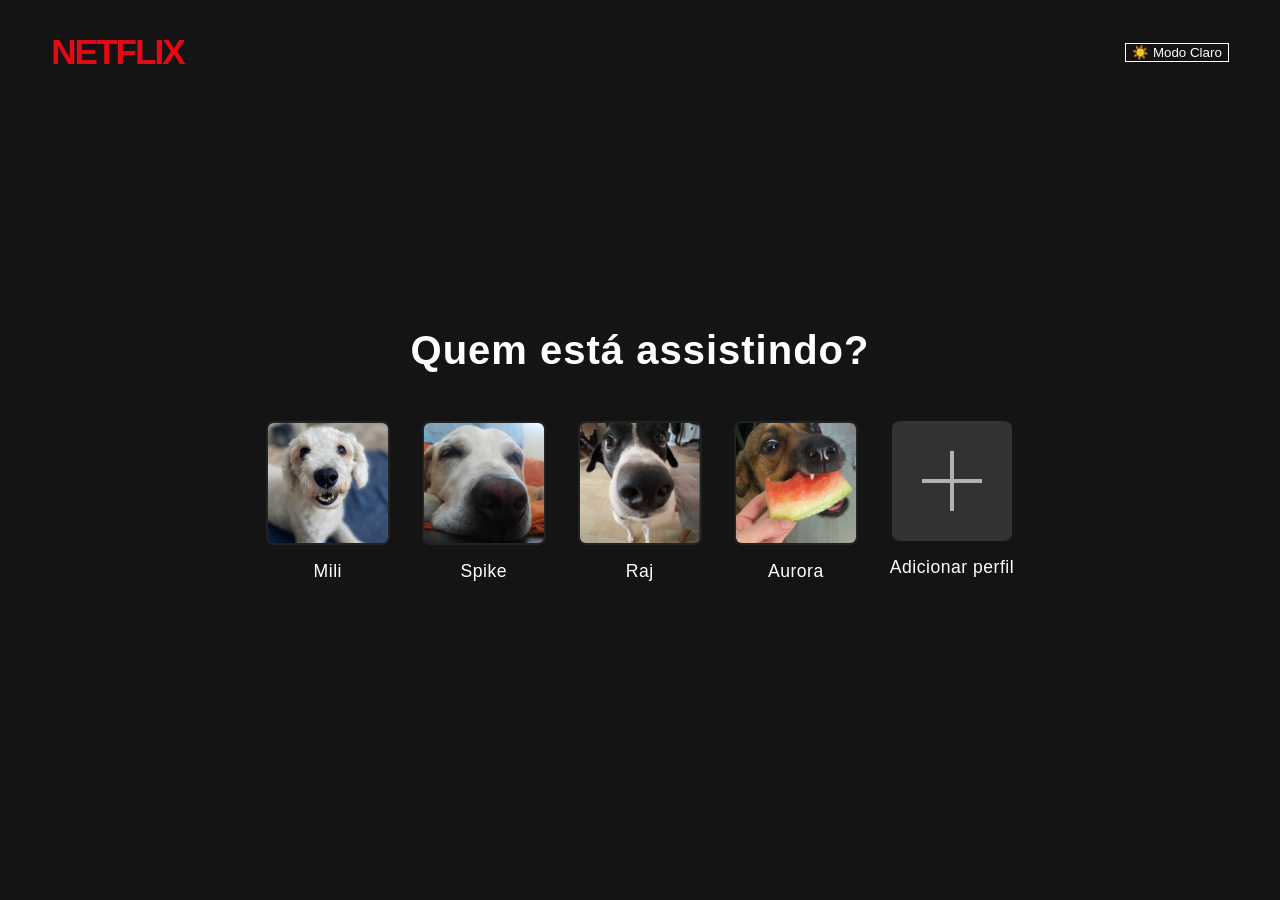
==== index.html @ 2f1368e7 "Add files via upload" ====
<!DOCTYPE html>
<html lang="pt-br">
<head>
    <meta charset="UTF-8">
    <meta name="viewport" content="width=device-width, initial-scale=1.0">
    <title>Netflix</title>
    <link rel="stylesheet" href="style.css">
</head>
<body>
    <header>
        <div class="logo">NETFLIX</div>
        <button id="theme-toggle" class="theme-btn">☀️ Modo Claro</button>
    </header>
    <main>
        <h1>Quem está assistindo?</h1>
        
        <ul class="profiles">
            
            <li class="profile">
                <a href="catalogo/catalogo.html">
                    <img src="assets/pulgo.jpeg" alt="Foto de perfil da Poodle branca Mili">
                    <p>Mili</p>
                </a>
            </li>
            
            <li class="profile">
                <a href="catalogo/catalogo.html">
                    <img src="assets/paike.jpeg" alt="Foto de perfil do cachorro bege Spike">
                    <p>Spike</p>
                </a>
            </li>
            
            <li class="profile">
                <a href="catalogo/catalogo.html">
                    <img src="assets/raj.jpeg" alt="Foto de perfil do cachorro preto e branco Raj">
                    <p>Raj</p>
                </a>
            </li>
            
            <li class="profile">
                <a href="catalogo/catalogo.html">
                    <img src="assets/WhatsApp Image 2026-03-26 at 14.11.20.jpeg" alt="Foto de perfil da cadela Aurora comendo melancia">
                    <p>Aurora</p>
                </a>
            </li>   
            
            <li class="profile add-profile">
                <a href="#">
                    <div class="add-icon"></div>
                    <p>Adicionar perfil</p>
                </a>
            </li>

        </ul>
    </main>
    <script src="script.js"></script>
</body>
</html>
---- style.css ----
��/ *   - - -   E S T I L O S   D O   L O G O T I P O   V E R M E L H O   - - -   * / 
 
 h e a d e r   { 
         p o s i t i o n :   a b s o l u t e ;   / *   T i r a   o   h e a d e r   d o   f l u x o   n o r m a l   d a   p � g i n a   * / 
         t o p :   2 r e m ;                     / *   D i s t � n c i a   d o   t o p o   * / 
         l e f t :   0 ; 
         w i d t h :   1 0 0 % ;                 / *   F a z   o   h e a d e r   o c u p a r   a   t e l a   t o d a   d e   p o n t a   a   p o n t a   * / 
         p a d d i n g :   0   4 % ;             / *   D �   u m   r e s p i r o   n a s   l a t e r a i s   p a r a   n � o   c o l a r   n a   b o r d a   d a   t e l a   * / 
         b o x - s i z i n g :   b o r d e r - b o x ;   / *   G a r a n t e   q u e   o   p a d d i n g   n � o   q u e b r e   a   l a r g u r a   d e   1 0 0 %   * / 
         
         / *   A   M � G I C A   A C O N T E C E   A Q U I   E M B A I X O :   * / 
         d i s p l a y :   f l e x ;   
         j u s t i f y - c o n t e n t :   s p a c e - b e t w e e n ;   / *   J o g a   o   L o g o   p r a   e s q u e r d a   e   o   B o t � o   p r a   d i r e i t a   * / 
         a l i g n - i t e m s :   c e n t e r ;   / *   A l i n h a   o s   d o i s   p e r f e i t a m e n t e   n o   c e n t r o   v e r t i c a l   * / 
         z - i n d e x :   1 0 ; 
 } 
 / *   - - -   E S T I L O S   D O   B O T � O   D E   T E M A   ( M O D O   E S C U R O   -   P A D R � O )   - - -   * / 
 h e a d e r   { 
         / *   . . .   ( p o s i c i o n a m e n t o   d o   h e a d e r )   * / 
 } 
 
 . t h e m e - b t n   { 
         b a c k g r o u n d :   t r a n s p a r e n t ; 
         c o l o r :   # f f f ;   / *   T e x t o   b r a n c o   n o   m o d o   e s c u r o   * / 
         b o r d e r :   1 p x   s o l i d   # f f f ; 
         / *   . . .   ( r e s t o   d o   v i s u a l   d o   b o t � o )   * / 
 } 
 
 . t h e m e - b t n : h o v e r   { 
         b a c k g r o u n d :   # f f f ; 
         c o l o r :   # 1 4 1 4 1 4 ; 
 } 
 
 / *   - - -   R E G R A S   D O   M O D O   C L A R O   ( L I G H T   M O D E )   A C T I V A D O   N O   B O D Y   - - -   * / 
 b o d y . l i g h t - m o d e   { 
         b a c k g r o u n d :   # f 5 f 5 f 5 ;   / *   F u n d o   c l a r o   * / 
         c o l o r :   # 1 4 1 4 1 4 ;   / *   T e x t o   e s c u r o   * / 
 } 
 
 / *   M u d a   a   c o r   d o s   n o m e s   d o s   p e r f i s   e   d o   b o t � o   p a r a   e s c u r o   * / 
 b o d y . l i g h t - m o d e   . p r o f i l e   a , 
 b o d y . l i g h t - m o d e   . a d d - p r o f i l e   a   { 
         c o l o r :   # 1 4 1 4 1 4 ;   
 } 
 / *   . . .   ( r e g r a s   a d i c i o n a i s   p a r a   o   b o t � o   ' a d i c i o n a r '   n o   m o d o   c l a r o )   * / 
 . l o g o   { 
         c o l o r :   # E 5 0 9 1 4 ;                               / *   C o r   v e r m e l h a   o r i g i n a l   d a   N e t f l i x   * / 
         f o n t - s i z e :   2 . 2 r e m ;                         / *   T a m a n h o   d a   f o n t e   * / 
         f o n t - w e i g h t :   8 0 0 ;                           / *   P e s o   e x t r a   b o l d   * / 
         t e x t - t r a n s f o r m :   u p p e r c a s e ;         / *   T u d o   e m   m a i � s c u l o   * / 
         l e t t e r - s p a c i n g :   - 2 p x ;                   / *   L e t r a s   m a i s   j u n t i n h a s ,   e s t i l o   o   l o g o   * / 
         f o n t - f a m i l y :   ' S e g o e   U I ' ,   A r i a l ,   s a n s - s e r i f ;   / *   U s a n d o   a   m e s m a   f o n t e   d o   s e u   p r o j e t o   * / 
 } 
 
 b o d y   { 
         b a c k g r o u n d :   # 1 4 1 4 1 4 ;   / *   D e f i n e   a   c o r   d e   f u n d o   d a   p � g i n a   * / 
         c o l o r :   # f f f ;   / *   D e f i n e   a   c o r   d o   t e x t o   p r i n c i p a l   * / 
         f o n t - f a m i l y :   ' S e g o e   U I ' ,   A r i a l ,   H e l v e t i c a ,   s a n s - s e r i f ;   / *   D e f i n e   a   f o n t e   u s a d a   n o   s i t e   * / 
         m a r g i n :   0 ;   / *   R e m o v e   a   m a r g e m   p a d r � o   d o   b o d y   * / 
         m i n - h e i g h t :   1 0 0 v h ;   / *   G a r a n t e   q u e   o   b o d y   o c u p e   p e l o   m e n o s   t o d a   a   a l t u r a   d a   t e l a   * / 
 } 
 
 m a i n   { 
         d i s p l a y :   f l e x ;   / *   U s a   f l e x b o x   p a r a   l a y o u t   * / 
         f l e x - d i r e c t i o n :   c o l u m n ;   / *   O r g a n i z a   o s   e l e m e n t o s   e m   c o l u n a   * / 
         a l i g n - i t e m s :   c e n t e r ;   / *   C e n t r a l i z a   o s   i t e n s   h o r i z o n t a l m e n t e   * / 
         j u s t i f y - c o n t e n t :   c e n t e r ;   / *   C e n t r a l i z a   o s   i t e n s   v e r t i c a l m e n t e   * / 
         m i n - h e i g h t :   1 0 0 v h ;   / *   G a r a n t e   a l t u r a   m � n i m a   d e   1 0 0 %   d a   t e l a   * / 
 } 
 
 h 1   { 
         f o n t - s i z e :   2 . 5 r e m ;   / *   D e f i n e   o   t a m a n h o   d a   f o n t e   d o   t � t u l o   * / 
         f o n t - w e i g h t :   b o l d ;   / *   D e i x a   o   t e x t o   e m   n e g r i t o   * / 
         m a r g i n - b o t t o m :   2 r e m ;   / *   E s p a � o   a b a i x o   d o   t � t u l o   * / 
         l e t t e r - s p a c i n g :   1 p x ;   / *   E s p a � a m e n t o   e n t r e   l e t r a s   * / 
 } 
 
 / *   T i r a   o   c o m p o r t a m e n t o   p a d r � o   d e   l i s t a   e   c o l o c a   o s   i t e n s   e m   l i n h a   * / 
 u l . p r o f i l e s   { 
         d i s p l a y :   f l e x ;   
         f l e x - d i r e c t i o n :   r o w ;   / *   F o r � a   a   f i c a r   e m   l i n h a   r e t a   h o r i z o n t a l   * / 
         f l e x - w r a p :   w r a p ; 
         j u s t i f y - c o n t e n t :   c e n t e r ;   / *   C e n t r a l i z a   o s   p e r f i s   n a   t e l a   * / 
         g a p :   2 r e m ;   / *   E s p a � o   e n t r e   o s   p e r f i s   * / 
         l i s t - s t y l e :   n o n e ;   / *   R e m o v e   a s   " b o l i n h a s "   p a d r � o   d o   < u l >   * / 
         p a d d i n g :   0 ;   / *   R e m o v e   o   r e c u o   p a d r � o   d a   l i s t a   * / 
 } 
 
 / *   O r g a n i z a   c a d a   p e r f i l   i n d i v i d u a l m e n t e   ( i m a g e m   e m   c i m a ,   n o m e   e m b a i x o )   * / 
 . p r o f i l e   { 
         d i s p l a y :   f l e x ; 
         f l e x - d i r e c t i o n :   c o l u m n ;   / *   C o l u n a   a q u i   p a r a   a   f o t o   f i c a r   a c i m a   d o   n o m e   * / 
         a l i g n - i t e m s :   c e n t e r ;   / *   C e n t r a l i z a   a   f o t o   e   o   t e x t o   e n t r e   s i   * / 
         c o l o r :   # f f f ;   
         t r a n s i t i o n :   t r a n s f o r m   0 . 2 s ;   
         c u r s o r :   p o i n t e r ;   / *   D e i x a   o   m o u s e   c o m   f o r m a t o   d e   " m � o z i n h a "   * / 
 } 
 
 / *   M a n t e m o s   o   s e u   e s t i l o   o r i g i n a l   d a   i m a g e m   * / 
 i m g   { 
         w i d t h :   1 2 0 p x ;   
         h e i g h t :   1 2 0 p x ;   
         b o r d e r - r a d i u s :   8 p x ;   
         o b j e c t - f i t :   c o v e r ;   
         m a r g i n - b o t t o m :   0 . 5 r e m ;   
         b a c k g r o u n d :   # 2 2 2 ;   
         b o r d e r :   2 p x   s o l i d   t r a n s p a r e n t ;   
 } 
 
 / *   B o r d a   b r a n c a   a o   p a s s a r   o   m o u s e   n a   i m a g e m   * / 
 i m g : h o v e r   { 
         b o r d e r :   2 p x   s o l i d   # f f f ;   
 } 
 
 / *   E s t i l i z a   o   n o m e   d o   p e r f i l   ( s u a   t a g   < p > )   * / 
 . p r o f i l e   p   { 
         f o n t - s i z e :   1 . 1 r e m ;   
         f o n t - w e i g h t :   5 0 0 ;   
         m a r g i n - t o p :   0 . 5 r e m ;   
         l e t t e r - s p a c i n g :   0 . 5 p x ;   
         m a r g i n - b o t t o m :   0 ;   / *   E v i t a   q u e   o   < p >   e m p u r r e   a s   c o i s a s   m u i t o   p a r a   b a i x o   * / 
 } 
 
 / *   F a z   o   p e r f i l   i n t e i r o   ( f o t o   e   t e x t o )   c r e s c e r   1 0 %   a o   p a s s a r   o   m o u s e   * / 
 . p r o f i l e : h o v e r   { 
         t r a n s f o r m :   s c a l e ( 1 . 1 ) ;   
 } 
 
 / *   O p c i o n a l :   D e i x a   o   n o m e   d a   p e s s o a / p e t   u m   p o u c o   m a i s   f o r t e   a o   p a s s a r   o   m o u s e   * / 
 . p r o f i l e : h o v e r   p   { 
         c o l o r :   w h i t e ;   / *   G a r a n t e   q u e   o   t e x t o   f i q u e   b e m   b r a n c o   * / 
         f o n t - w e i g h t :   b o l d ; 
 } 
 
 / *   - - -   E S T I L O S   E S P E C � F I C O S   D O   B O T � O   " A D I C I O N A R   P E R F I L "   - - -   * / 
 
 . a d d - p r o f i l e   { 
         d i s p l a y :   f l e x ; 
         f l e x - d i r e c t i o n :   c o l u m n ; 
         a l i g n - i t e m s :   c e n t e r ; 
         c o l o r :   # b 3 b 3 b 3 ;   
 } 
 
 . a d d - i c o n   { 
         w i d t h :   1 2 0 p x ;   
         h e i g h t :   1 2 0 p x ;   
         b o r d e r - r a d i u s :   8 p x ;   
         b a c k g r o u n d :   # 3 3 3 ;   
         d i s p l a y :   f l e x ;   
         a l i g n - i t e m s :   c e n t e r ; 
         j u s t i f y - c o n t e n t :   c e n t e r ; 
         p o s i t i o n :   r e l a t i v e ;   
         m a r g i n - b o t t o m :   0 . 5 r e m ;   
         t r a n s i t i o n :   b a c k g r o u n d   0 . 2 s ,   c o l o r   0 . 2 s ;   
 } 
 
 . a d d - i c o n : : b e f o r e , 
 . a d d - i c o n : : a f t e r   { 
         c o n t e n t :   ' ' ;   
         p o s i t i o n :   a b s o l u t e ; 
         b a c k g r o u n d :   # b 3 b 3 b 3 ;   
         t r a n s i t i o n :   b a c k g r o u n d   0 . 2 s ; 
         t o p :   5 0 % ; 
         l e f t :   5 0 % ; 
         t r a n s f o r m :   t r a n s l a t e ( - 5 0 % ,   - 5 0 % ) ; 
 } 
 
 . a d d - i c o n : : b e f o r e   { 
         w i d t h :   4 p x ;   
         h e i g h t :   6 0 p x ;   
 } 
 
 . a d d - i c o n : : a f t e r   { 
         w i d t h :   6 0 p x ;   
         h e i g h t :   4 p x ;   
 } 
 
 / *   - - -   E S T A D O   : H O V E R   - - -   * / 
 
 . a d d - p r o f i l e : h o v e r   { 
         c o l o r :   w h i t e ;   
 } 
 
 . a d d - p r o f i l e : h o v e r   . a d d - i c o n : : b e f o r e , 
 . a d d - p r o f i l e : h o v e r   . a d d - i c o n : : a f t e r   { 
         b a c k g r o u n d :   w h i t e ;   
 } 
 
 . a d d - p r o f i l e : h o v e r   . a d d - i c o n   { 
         b o r d e r :   2 p x   s o l i d   w h i t e ;   
 } 
 
 / *   R e m o v e   o   a z u l   e   o   s u b l i n h a d o   p a d r � o   d o s   l i n k s   * / 
 . p r o f i l e   a   { 
         t e x t - d e c o r a t i o n :   n o n e ;   / *   R e m o v e   o   s u b l i n h a d o   * / 
         c o l o r :   # f f f ;   / *   D e i x a   o   t e x t o   b r a n c o   n o v a m e n t e   * / 
         d i s p l a y :   f l e x ;   
         f l e x - d i r e c t i o n :   c o l u m n ;   
         a l i g n - i t e m s :   c e n t e r ;   / *   G a r a n t e   q u e   a   f o t o   e   o   t e x t o   c o n t i n u e m   c e n t r a l i z a d o s   * / 
 } 
 / *   = = = = = = = = = = = = = = = = = = = = = = = = = = = = = = = = = = = = = = = = = 
       R E S P O N S I V I D A D E   ( T e l a s   m e n o r e s ) 
       = = = = = = = = = = = = = = = = = = = = = = = = = = = = = = = = = = = = = = = = =   * / 
 
 @ m e d i a   ( m a x - w i d t h :   7 6 8 p x )   { 
         h 1   { 
                 f o n t - s i z e :   2 r e m ;   
                 t e x t - a l i g n :   c e n t e r ;   
                 p a d d i n g :   0   1 r e m ;   
         } 
         u l . p r o f i l e s   { 
                 g a p :   1 . 5 r e m ;   
         } 
         i m g ,   . a d d - i c o n   { 
                 w i d t h :   1 0 0 p x ;   
                 h e i g h t :   1 0 0 p x ; 
         } 
         . a d d - i c o n : : b e f o r e   {   h e i g h t :   5 0 p x ;   } 
         . a d d - i c o n : : a f t e r   {   w i d t h :   5 0 p x ;   } 
 } 
 
 @ m e d i a   ( m a x - w i d t h :   4 8 0 p x )   { 
         h 1   { 
                 f o n t - s i z e :   1 . 6 r e m ;   
                 m a r g i n - b o t t o m :   1 . 5 r e m ; 
         } 
         u l . p r o f i l e s   { 
                 g a p :   1 r e m ;   
         } 
         i m g ,   . a d d - i c o n   { 
                 w i d t h :   8 0 p x ; 
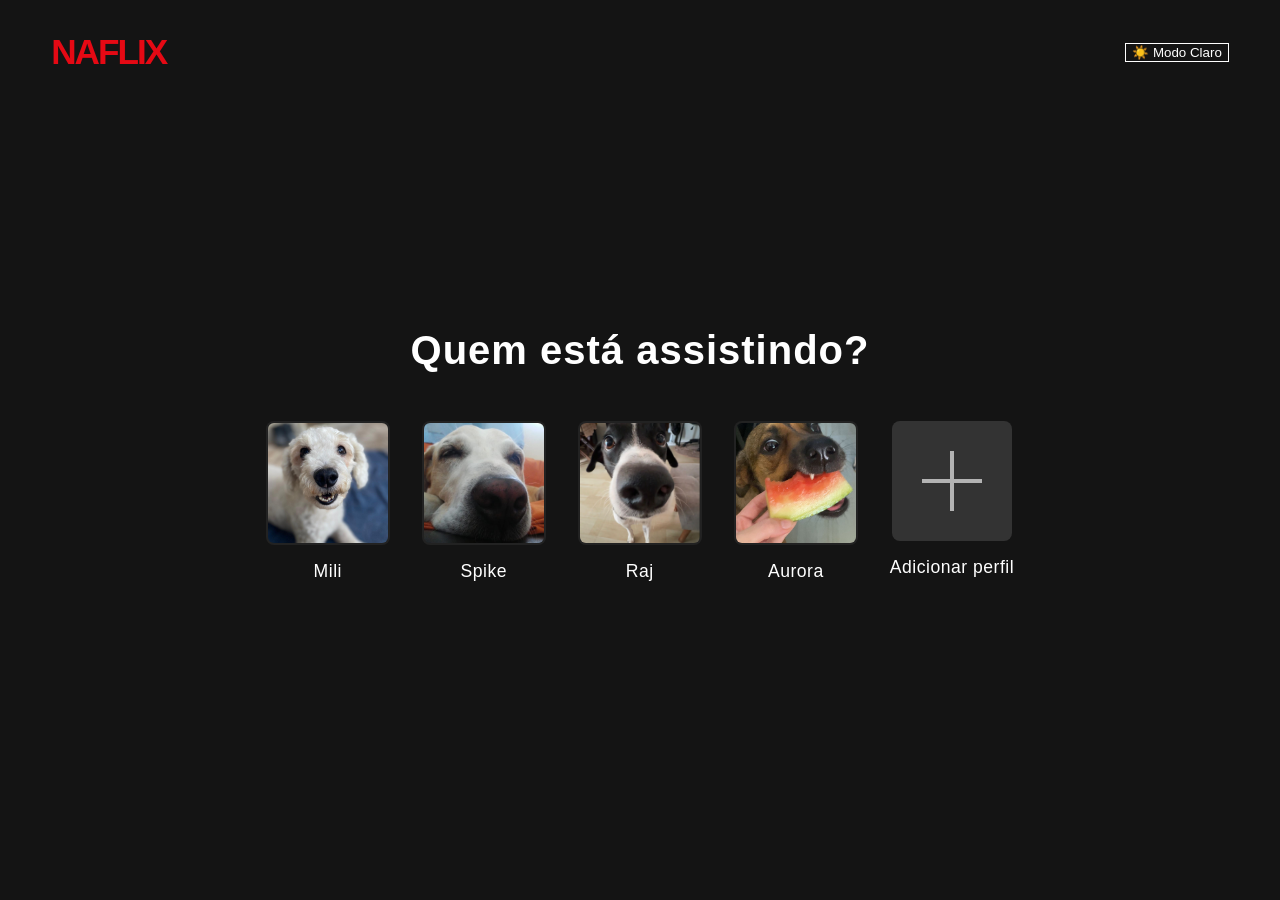
==== commit e94dbb6f: "Fix logo spelling from 'NETFLIX' to 'NAFLIX'" ====
--- a/index.html
+++ b/index.html
@@ -8,7 +8,7 @@
 </head>
 <body>
     <header>
-        <div class="logo">NETFLIX</div>
+        <div class="logo">NAFLIX</div>
         <button id="theme-toggle" class="theme-btn">☀️ Modo Claro</button>
     </header>
     <main>
@@ -55,4 +55,4 @@
     </main>
     <script src="script.js"></script>
 </body>
-</html>+</html>
